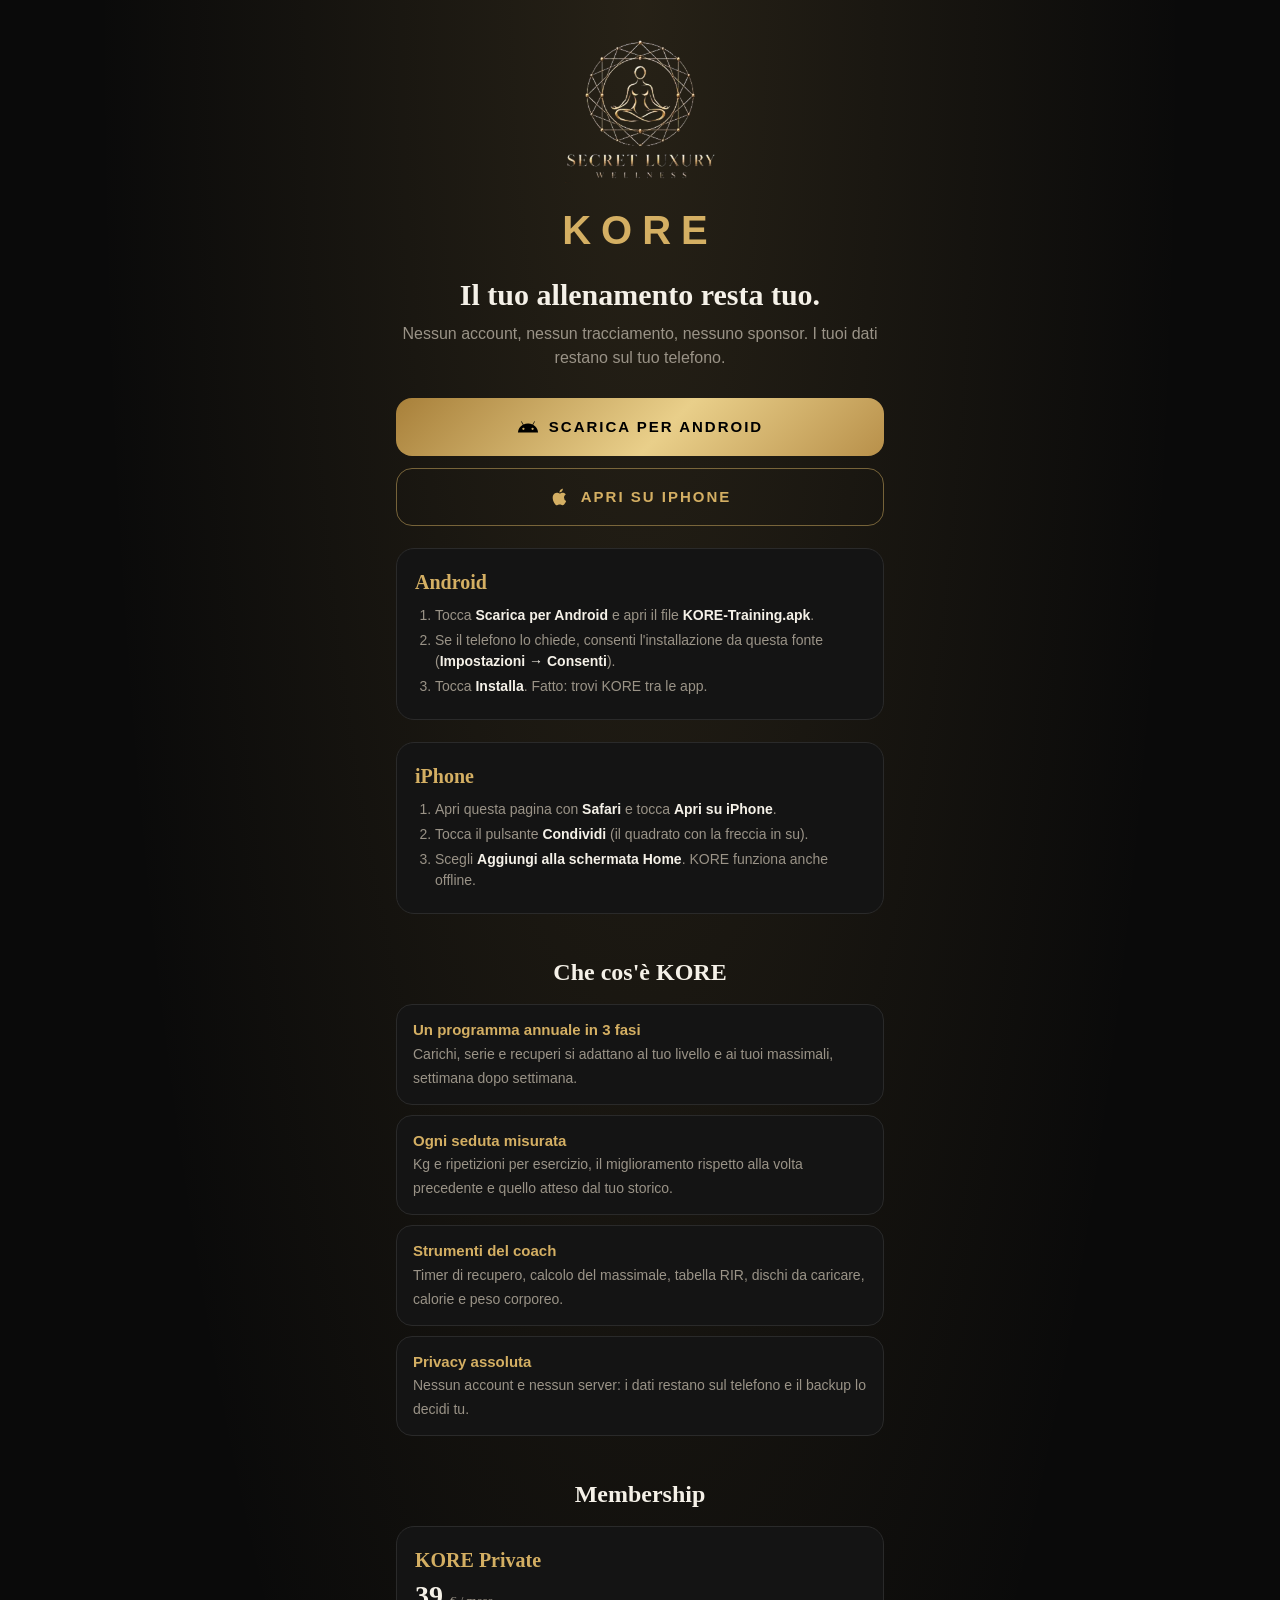
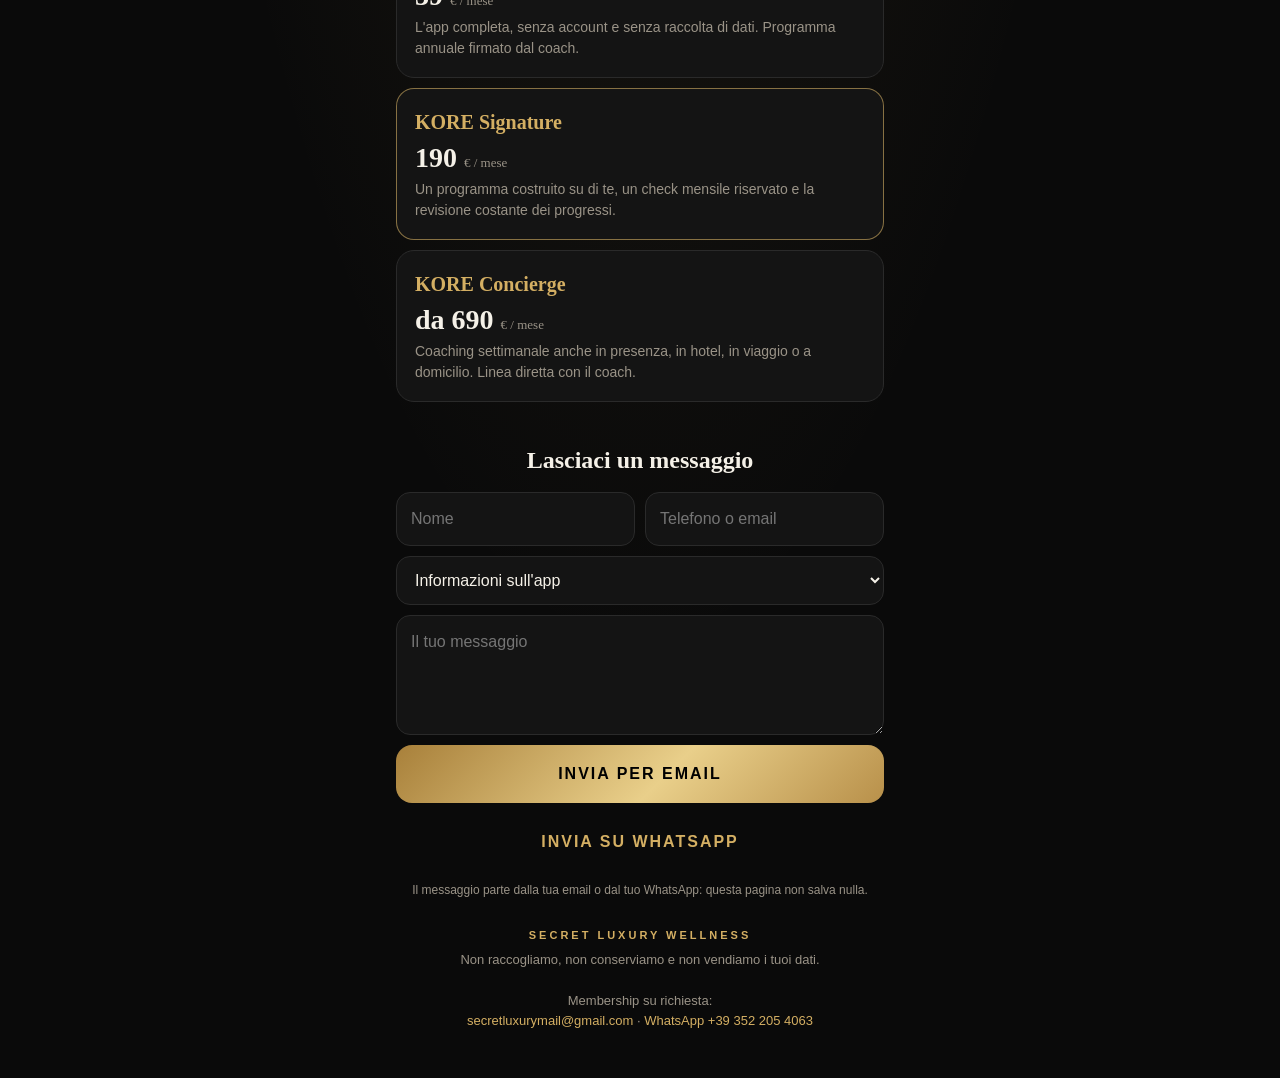
==== ios/wellness/index.html @ a606c865 "Android con tema oro, logo e Membership; pagina Secret Luxury Wellness - Android: tema nero/oro, log" ====
<!doctype html>
<html lang="it">
<head>
<meta charset="utf-8">
<meta name="viewport" content="width=device-width, initial-scale=1, viewport-fit=cover">
<meta name="theme-color" content="#0A0A0A">
<meta name="description" content="Scarica KORE, l'app di allenamento Secret Luxury Wellness: nessun account, nessun dato raccolto.">
<title>KORE · Secret Luxury Wellness</title>
<link rel="icon" type="image/png" href="../icons/icon-192.png">
<link rel="apple-touch-icon" href="../icons/apple-touch-icon.png">
<style>
  :root { --bg:#0A0A0A; --card:#141414; --line:#2A2A2A; --text:#F5F1E8; --muted:#9A9387; --gold:#D4AF63;
    --grad:linear-gradient(135deg,#A8803A,#E9CF8A 55%,#B8904A); --serif:"Bodoni 72",Didot,"Playfair Display",Georgia,serif; }
  * { box-sizing:border-box; margin:0; }
  body { background:var(--bg); color:var(--text); font:16px/1.5 -apple-system,BlinkMacSystemFont,"Segoe UI",Roboto,sans-serif; min-height:100vh;
    background-image:radial-gradient(ellipse at top,rgba(212,175,99,.14),transparent 60%); }
  main { max-width:520px; margin:0 auto; padding:40px 16px 48px; text-align:center; }
  .logo { width:150px; height:auto; }
  .kore { font-weight:900; letter-spacing:10px; font-size:40px; color:var(--gold); margin-top:10px; }
  h1 { font-family:var(--serif); font-weight:700; font-size:30px; line-height:1.15; margin-top:18px; }
  .lead { color:var(--muted); margin-top:10px; }
  .btns { display:grid; gap:12px; margin-top:28px; }
  .btn { display:flex; align-items:center; justify-content:center; gap:10px; min-height:58px; border-radius:16px; font-weight:800;
    letter-spacing:2px; text-transform:uppercase; text-decoration:none; font-size:15px; }
  .btn svg { width:22px; height:22px; }
  .primary { background:var(--grad); color:#000; }
  .secondary { border:1px solid rgba(212,175,99,.5); color:var(--gold); background:transparent; }
  .how { text-align:left; background:var(--card); border:1px solid var(--line); border-radius:18px; padding:18px; margin-top:22px; }
  .how h2 { font-family:var(--serif); color:var(--gold); font-size:20px; margin-bottom:8px; }
  .how ol { padding-left:20px; color:var(--muted); font-size:14px; }
  .how li { margin:4px 0; }
  .how b { color:var(--text); }
  .promise { margin-top:28px; color:var(--muted); font-size:13px; }
  .promise b { color:var(--gold); letter-spacing:3px; font-size:11px; display:block; margin-bottom:6px; }
  .contact { margin-top:22px; font-size:13px; color:var(--muted); }
  .contact a { color:var(--gold); text-decoration:none; }
  .sec { margin-top:40px; text-align:left; }
  .sec > h2 { font-family:var(--serif); font-size:24px; text-align:center; margin-bottom:14px; }
  .feat { display:grid; gap:10px; }
  .feat div { background:var(--card); border:1px solid var(--line); border-radius:16px; padding:14px 16px; }
  .feat b { display:block; color:var(--gold); font-size:15px; }
  .feat span { color:var(--muted); font-size:14px; }
  .tier { background:var(--card); border:1px solid var(--line); border-radius:18px; padding:18px; margin-top:10px; }
  .tier.feat2 { border-color:rgba(212,175,99,.6); }
  .tier h3 { font-family:var(--serif); color:var(--gold); font-size:20px; }
  .tier .p { font-family:var(--serif); font-size:28px; font-weight:700; }
  .tier .p small { font-family:inherit; font-size:13px; color:var(--muted); font-weight:400; }
  .tier p { color:var(--muted); font-size:14px; }
  form { display:grid; gap:10px; }
  input, textarea, select { width:100%; background:var(--card); border:1px solid var(--line); border-radius:14px; color:var(--text);
    font:inherit; padding:14px; }
  textarea { min-height:120px; resize:vertical; }
  input:focus, textarea:focus, select:focus { outline:none; border-color:var(--gold); }
  .row2 { display:grid; grid-template-columns:1fr 1fr; gap:10px; }
  button.btn { border:0; cursor:pointer; width:100%; font:inherit; font-weight:800; }
  .note { color:var(--muted); font-size:12px; text-align:center; }
</style>
</head>
<body>
<main>
  <img class="logo" src="../brand/logo1.png" alt="Secret Luxury Wellness">
  <div class="kore">KORE</div>
  <h1>Il tuo allenamento resta tuo.</h1>
  <p class="lead">Nessun account, nessun tracciamento, nessuno sponsor. I tuoi dati restano sul tuo telefono.</p>

  <div class="btns" id="btns">
    <a class="btn primary" id="android" href="https://github.com/Carlo6666/Gym-training/releases/download/latest/KORE-Training.apk">
      <svg viewBox="0 0 24 24" fill="currentColor"><path d="M17.6 9.48l1.84-3.18a.38.38 0 0 0-.66-.38l-1.86 3.22A11.5 11.5 0 0 0 12 8.12c-1.77 0-3.43.38-4.92 1.02L5.22 5.92a.38.38 0 1 0-.66.38L6.4 9.48A10.8 10.8 0 0 0 1 18h22a10.8 10.8 0 0 0-5.4-8.52zM7 15.25a1.25 1.25 0 1 1 0-2.5 1.25 1.25 0 0 1 0 2.5zm10 0a1.25 1.25 0 1 1 0-2.5 1.25 1.25 0 0 1 0 2.5z"/></svg>
      Scarica per Android</a>
    <a class="btn secondary" id="iphone" href="../">
      <svg viewBox="0 0 24 24" fill="currentColor"><path d="M16.37 12.6c-.02-2.3 1.88-3.4 1.96-3.46-1.07-1.56-2.73-1.78-3.32-1.8-1.41-.14-2.76.83-3.47.83-.72 0-1.82-.81-3-.79a4.43 4.43 0 0 0-3.74 2.28c-1.6 2.77-.41 6.86 1.14 9.1.76 1.1 1.66 2.33 2.84 2.29 1.14-.05 1.57-.74 2.95-.74s1.76.74 2.97.71c1.23-.02 2-1.11 2.75-2.22a9.7 9.7 0 0 0 1.25-2.57 3.97 3.97 0 0 1-2.33-3.63zM14.1 5.86c.63-.77 1.06-1.83.94-2.89-.91.04-2.01.61-2.66 1.37-.58.67-1.1 1.76-.96 2.8 1.01.08 2.05-.52 2.68-1.28z"/></svg>
      Apri su iPhone</a>
  </div>

  <div class="how" id="how-android">
    <h2>Android</h2>
    <ol>
      <li>Tocca <b>Scarica per Android</b> e apri il file <b>KORE-Training.apk</b>.</li>
      <li>Se il telefono lo chiede, consenti l'installazione da questa fonte (<b>Impostazioni → Consenti</b>).</li>
      <li>Tocca <b>Installa</b>. Fatto: trovi KORE tra le app.</li>
    </ol>
  </div>
  <div class="how" id="how-iphone">
    <h2>iPhone</h2>
    <ol>
      <li>Apri questa pagina con <b>Safari</b> e tocca <b>Apri su iPhone</b>.</li>
      <li>Tocca il pulsante <b>Condividi</b> (il quadrato con la freccia in su).</li>
      <li>Scegli <b>Aggiungi alla schermata Home</b>. KORE funziona anche offline.</li>
    </ol>
  </div>

  <section class="sec">
    <h2>Che cos'è KORE</h2>
    <div class="feat">
      <div><b>Un programma annuale in 3 fasi</b><span>Carichi, serie e recuperi si adattano al tuo livello e ai tuoi massimali, settimana dopo settimana.</span></div>
      <div><b>Ogni seduta misurata</b><span>Kg e ripetizioni per esercizio, il miglioramento rispetto alla volta precedente e quello atteso dal tuo storico.</span></div>
      <div><b>Strumenti del coach</b><span>Timer di recupero, calcolo del massimale, tabella RIR, dischi da caricare, calorie e peso corporeo.</span></div>
      <div><b>Privacy assoluta</b><span>Nessun account e nessun server: i dati restano sul telefono e il backup lo decidi tu.</span></div>
    </div>
  </section>

  <section class="sec">
    <h2>Membership</h2>
    <div class="tier"><h3>KORE Private</h3><div class="p">39 <small>€ / mese</small></div><p>L'app completa, senza account e senza raccolta di dati. Programma annuale firmato dal coach.</p></div>
    <div class="tier feat2"><h3>KORE Signature</h3><div class="p">190 <small>€ / mese</small></div><p>Un programma costruito su di te, un check mensile riservato e la revisione costante dei progressi.</p></div>
    <div class="tier"><h3>KORE Concierge</h3><div class="p">da 690 <small>€ / mese</small></div><p>Coaching settimanale anche in presenza, in hotel, in viaggio o a domicilio. Linea diretta con il coach.</p></div>
  </section>

  <section class="sec" id="messaggio">
    <h2>Lasciaci un messaggio</h2>
    <form id="msg">
      <div class="row2"><input name="nome" placeholder="Nome" autocomplete="name" required><input name="recapito" placeholder="Telefono o email" required></div>
      <select name="tema">
        <option>Informazioni sull'app</option><option>KORE Private</option><option>KORE Signature</option><option>KORE Concierge</option><option>Altro</option>
      </select>
      <textarea name="testo" placeholder="Il tuo messaggio" required></textarea>
      <button class="btn primary" type="submit" data-via="mail">Invia per email</button>
      <button class="btn secondary" type="submit" data-via="wa">Invia su WhatsApp</button>
      <p class="note">Il messaggio parte dalla tua email o dal tuo WhatsApp: questa pagina non salva nulla.</p>
    </form>
  </section>

  <p class="promise"><b>SECRET LUXURY WELLNESS</b>Non raccogliamo, non conserviamo e non vendiamo i tuoi dati.</p>
  <p class="contact">Membership su richiesta:<br>
    <a href="mailto:secretluxurymail@gmail.com?subject=Richiesta%20Secret%20Luxury%20Wellness">secretluxurymail@gmail.com</a> ·
    <a href="https://wa.me/393522054063">WhatsApp +39 352 205 4063</a></p>
</main>
<script>
  // Mostra per primo il pulsante giusto per il telefono di chi visita
  var ua = navigator.userAgent, ios = /iPhone|iPad|iPod/.test(ua) || (ua.includes('Mac') && 'ontouchend' in document);
  if (ios) {
    var b = document.getElementById('btns'), i = document.getElementById('iphone'), a = document.getElementById('android');
    i.className = 'btn primary'; a.className = 'btn secondary'; b.insertBefore(i, a);
    var h = document.getElementById('how-iphone'); h.parentNode.insertBefore(h, document.getElementById('how-android'));
  }
  var via = 'mail';
  document.querySelectorAll('#msg button').forEach(function (b) { b.addEventListener('click', function () { via = b.dataset.via; }); });
  document.getElementById('msg').addEventListener('submit', function (e) {
    e.preventDefault();
    var f = e.target, body = f.testo.value + '\n\n' + f.nome.value + ' · ' + f.recapito.value;
    var subject = 'Secret Luxury Wellness · ' + f.tema.value;
    location.href = via === 'wa'
      ? 'https://wa.me/393522054063?text=' + encodeURIComponent(subject + '\n\n' + body)
      : 'mailto:secretluxurymail@gmail.com?subject=' + encodeURIComponent(subject) + '&body=' + encodeURIComponent(body);
  });
</script>
</body>
</html>
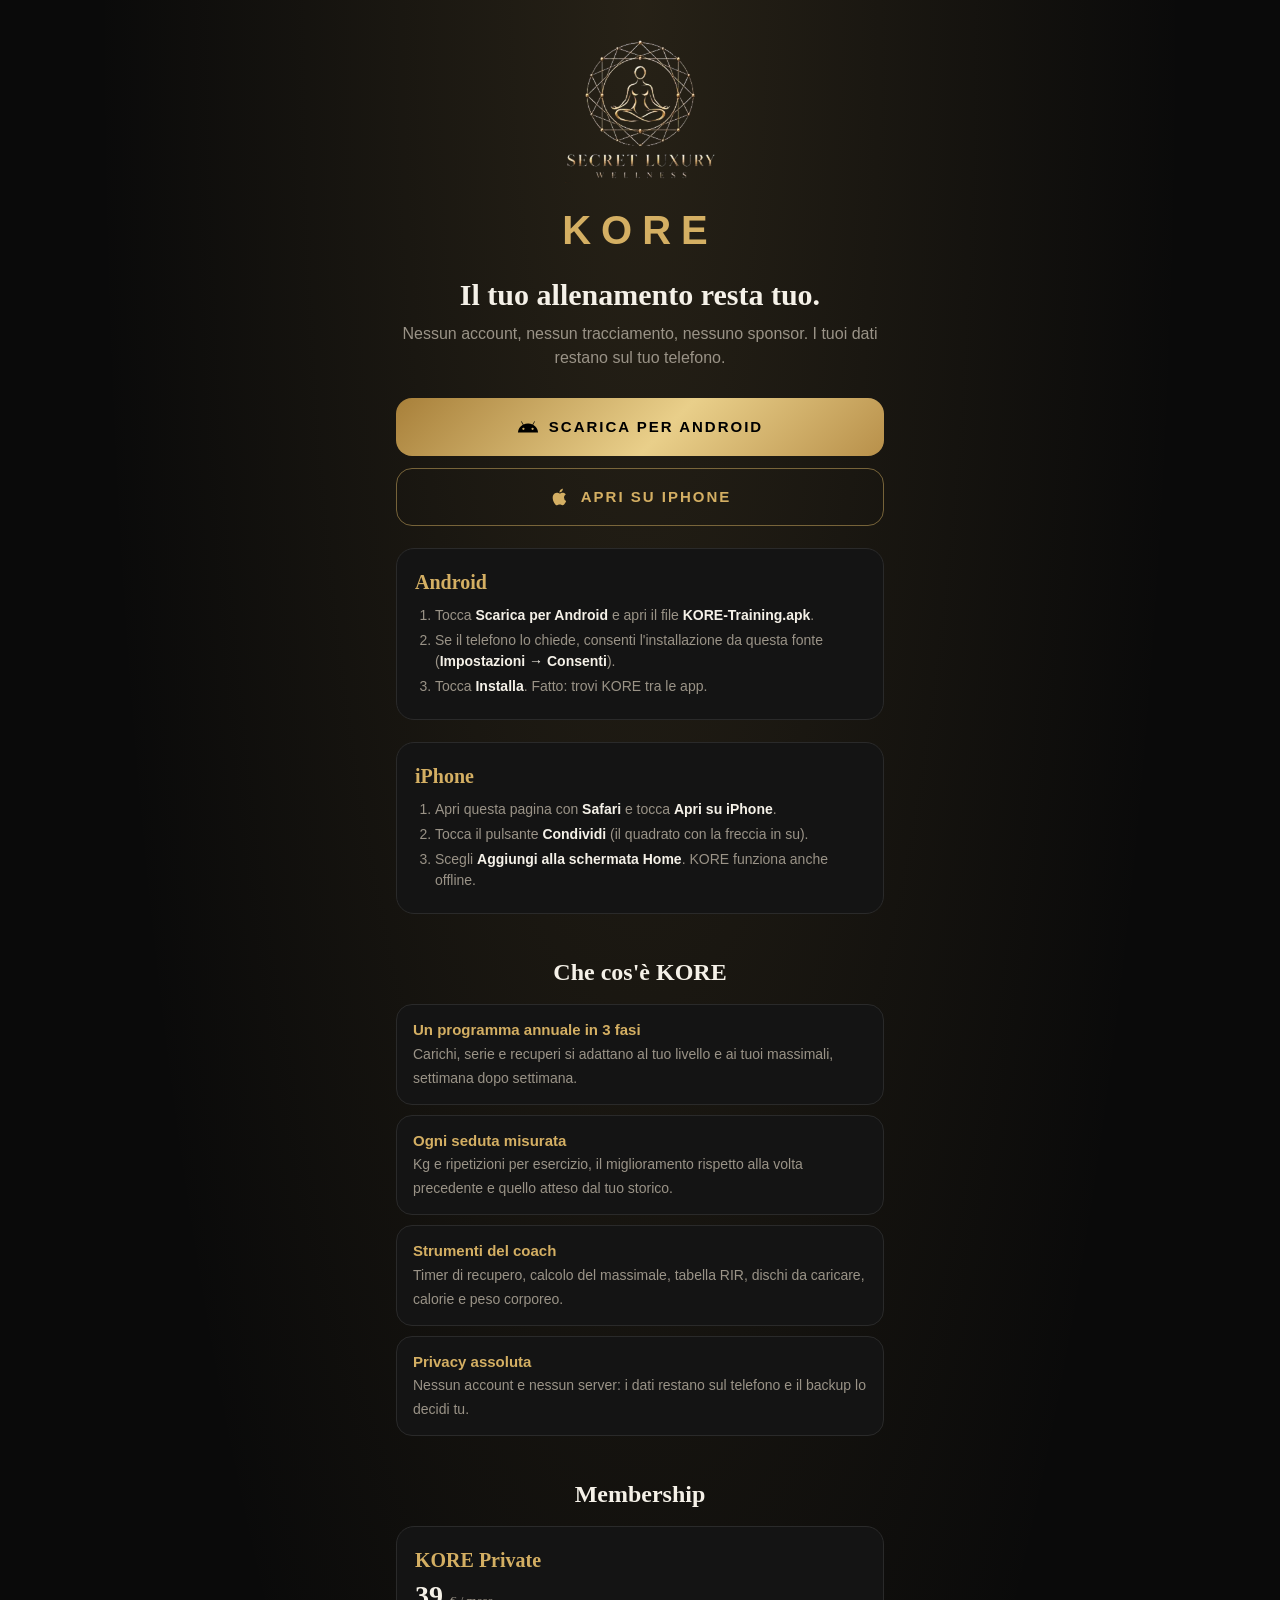
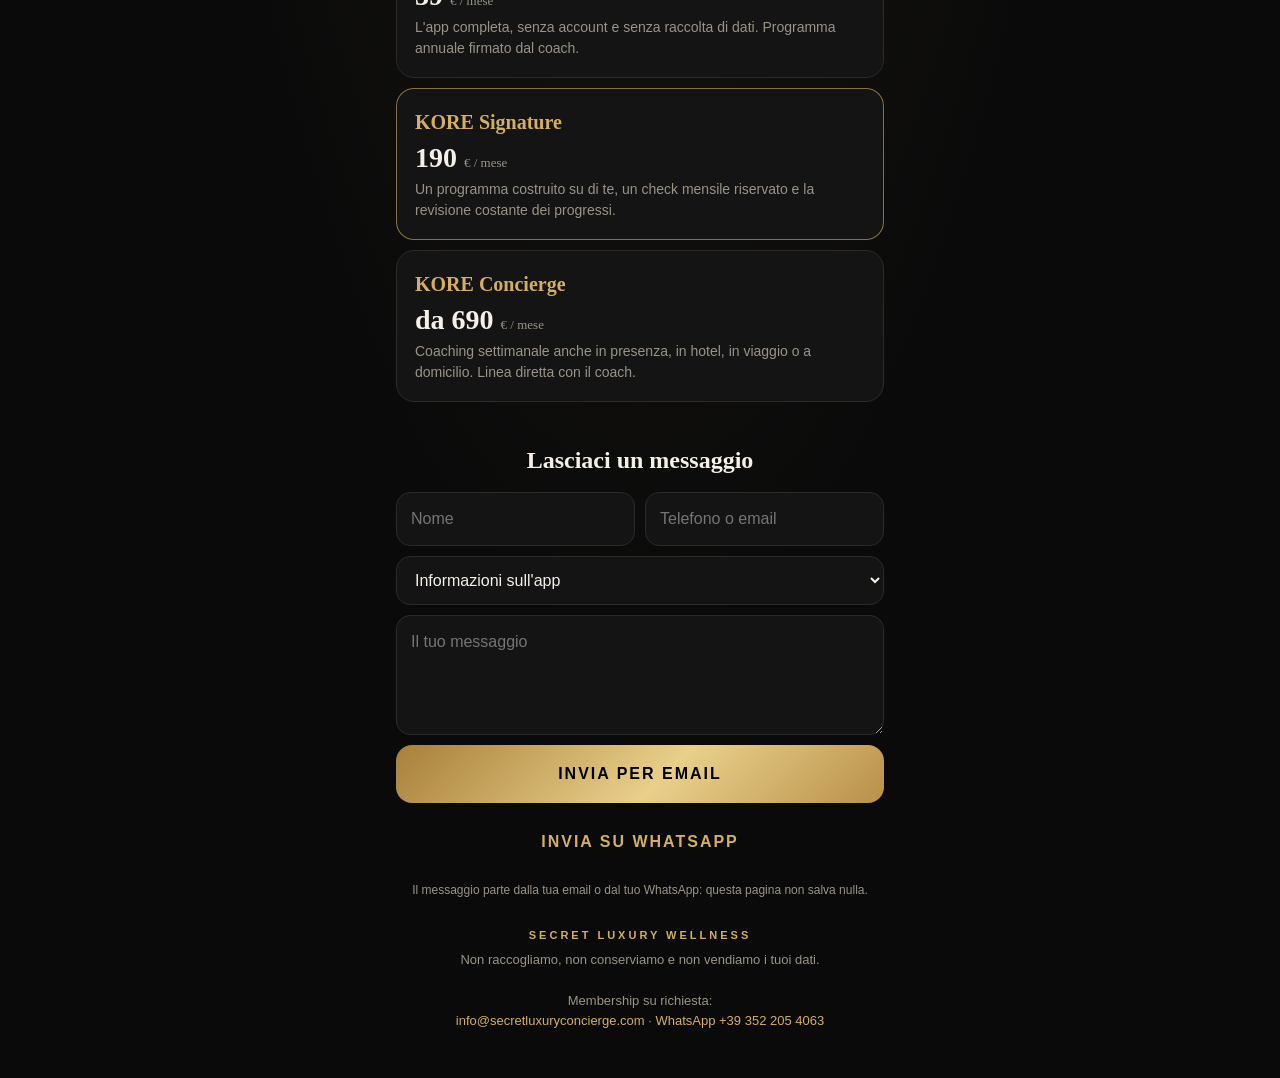
==== commit 007d58ed: "Email Secret Luxury Wellness: info@secretluxuryconcierge.com Co-Authored-By: Claude Opus 5.5 <norepl" ====
--- a/ios/wellness/index.html
+++ b/ios/wellness/index.html
@@ -122,7 +122,7 @@
 
   <p class="promise"><b>SECRET LUXURY WELLNESS</b>Non raccogliamo, non conserviamo e non vendiamo i tuoi dati.</p>
   <p class="contact">Membership su richiesta:<br>
-    <a href="mailto:secretluxurymail@gmail.com?subject=Richiesta%20Secret%20Luxury%20Wellness">secretluxurymail@gmail.com</a> ·
+    <a href="mailto:info@secretluxuryconcierge.com?subject=Richiesta%20Secret%20Luxury%20Wellness">info@secretluxuryconcierge.com</a> ·
     <a href="https://wa.me/393522054063">WhatsApp +39 352 205 4063</a></p>
 </main>
 <script>
@@ -141,7 +141,7 @@
     var subject = 'Secret Luxury Wellness · ' + f.tema.value;
     location.href = via === 'wa'
       ? 'https://wa.me/393522054063?text=' + encodeURIComponent(subject + '\n\n' + body)
-      : 'mailto:secretluxurymail@gmail.com?subject=' + encodeURIComponent(subject) + '&body=' + encodeURIComponent(body);
+      : 'mailto:info@secretluxuryconcierge.com?subject=' + encodeURIComponent(subject) + '&body=' + encodeURIComponent(body);
   });
 </script>
 </body>
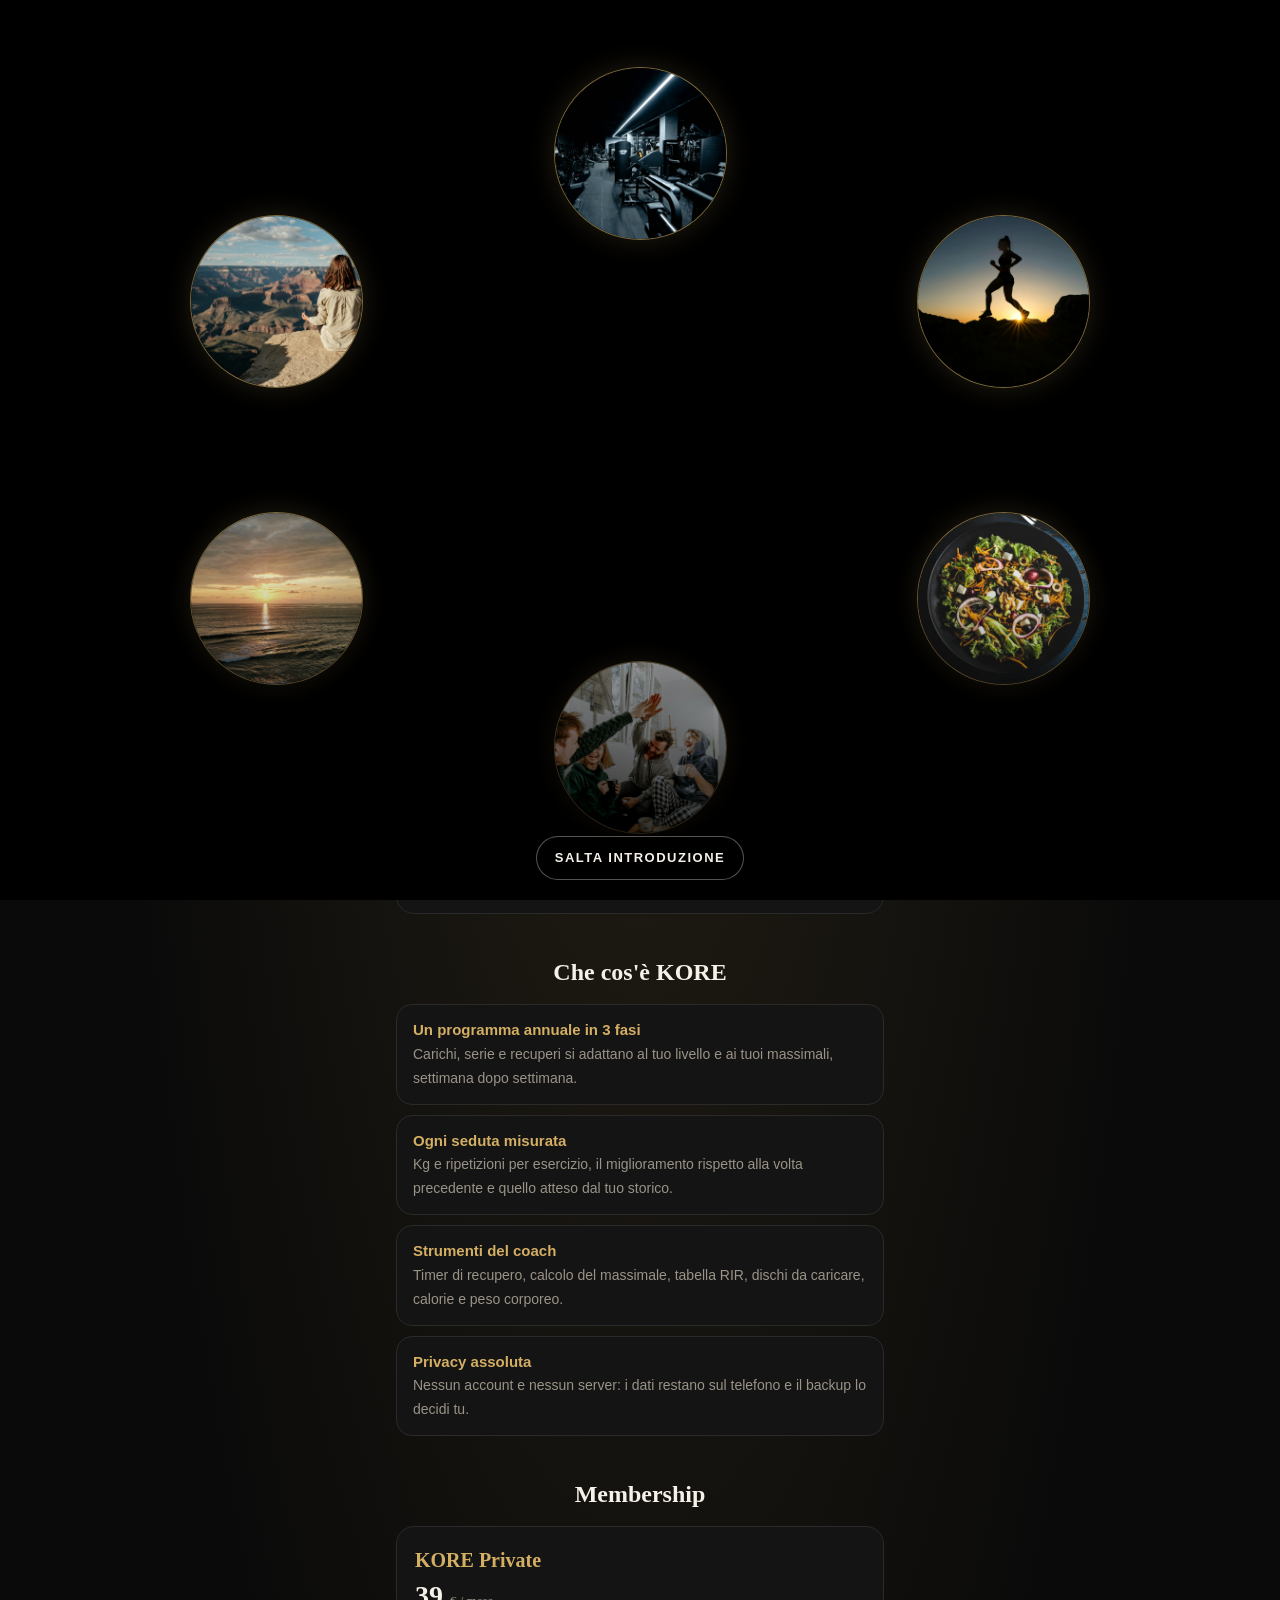
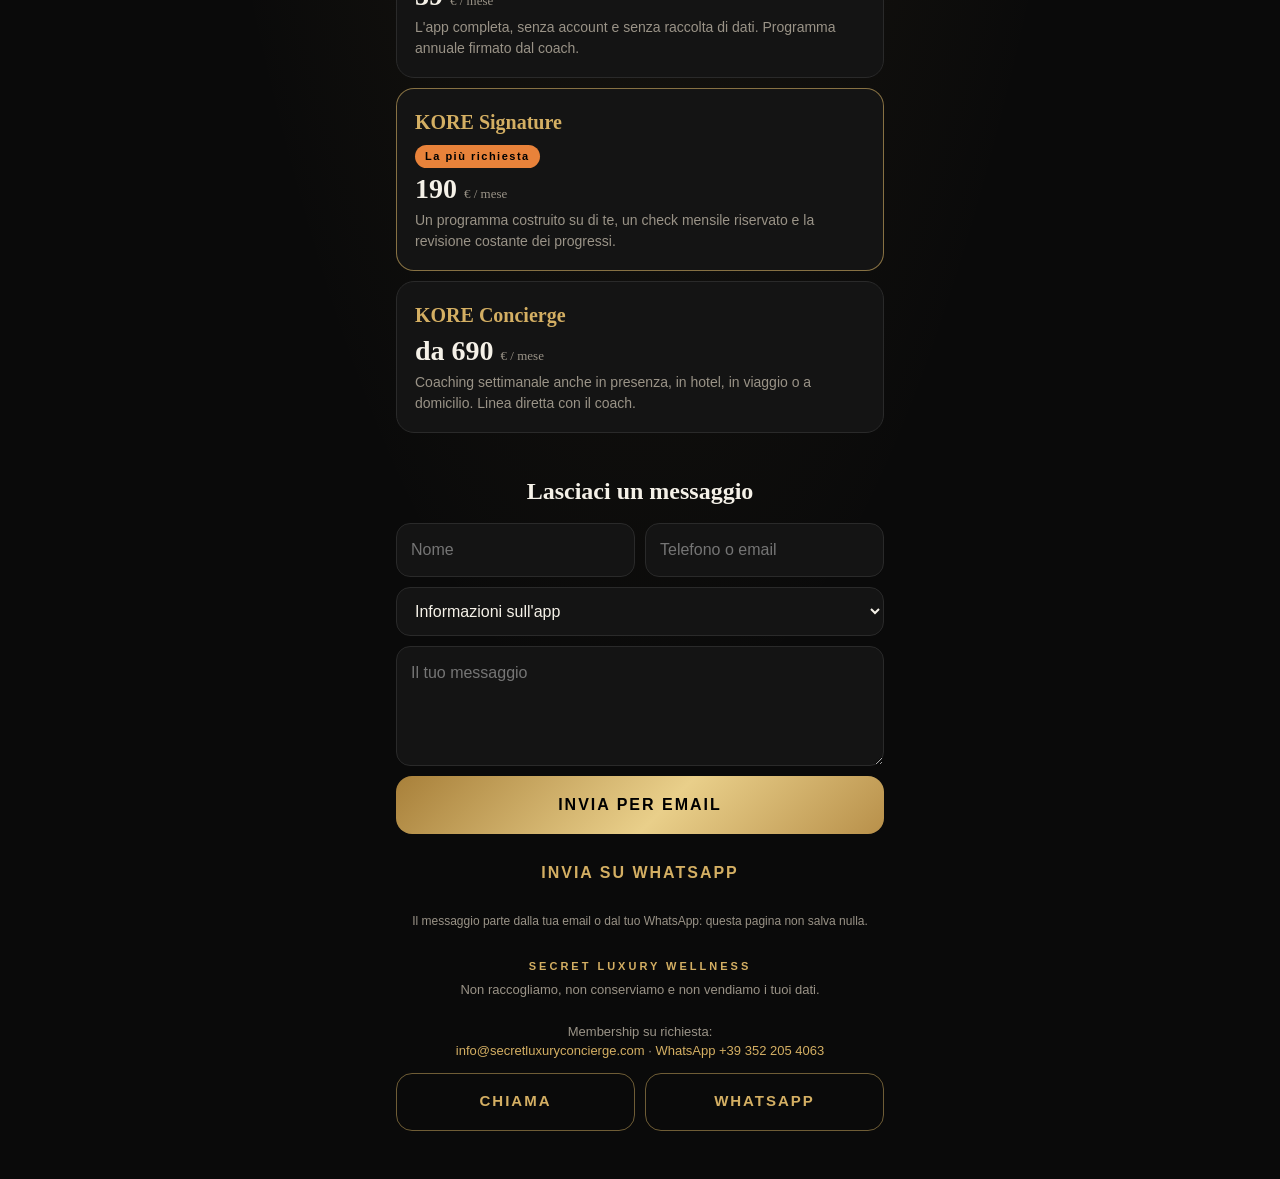
==== commit ae9d142b: "Wellness: intro di apertura con sei immagini, fili oro, logo e Lora - Sei immagini su nero, fili oro" ====
--- a/ios/wellness/index.html
+++ b/ios/wellness/index.html
@@ -9,7 +9,7 @@
 <link rel="icon" type="image/png" href="../icons/icon-192.png">
 <link rel="apple-touch-icon" href="../icons/apple-touch-icon.png">
 <style>
-  :root { --bg:#0A0A0A; --card:#141414; --line:#2A2A2A; --text:#F5F1E8; --muted:#9A9387; --gold:#D4AF63;
+  :root { --bg:#0A0A0A; --card:#141414; --line:#2A2A2A; --text:#F5F1E8; --muted:#9A9387; --gold:#D4AF63; --orange:#E8823A;
     --grad:linear-gradient(135deg,#A8803A,#E9CF8A 55%,#B8904A); --serif:"Bodoni 72",Didot,"Playfair Display",Georgia,serif; }
   * { box-sizing:border-box; margin:0; }
   body { background:var(--bg); color:var(--text); font:16px/1.5 -apple-system,BlinkMacSystemFont,"Segoe UI",Roboto,sans-serif; min-height:100vh;
@@ -54,10 +54,60 @@
   .row2 { display:grid; grid-template-columns:1fr 1fr; gap:10px; }
   button.btn { border:0; cursor:pointer; width:100%; font:inherit; font-weight:800; }
   .note { color:var(--muted); font-size:12px; text-align:center; }
+  /* ---------- intro di apertura */
+  html.intro-lock, html.intro-lock body { overflow:hidden; }
+  .intro { position:fixed; inset:0; z-index:50; background:#000; overflow:hidden; transition:opacity .7s ease, visibility .7s; --halo:0; }
+  .intro.intro-out { opacity:0; visibility:hidden; }
+  .intro-img { position:absolute; border-radius:50%; overflow:hidden; opacity:0; will-change:transform,opacity;
+    box-shadow:0 0 0 1px rgba(212,175,99,.55), 0 0 28px rgba(212,175,99,.18); background:#111; }
+  .intro-img img { width:100%; height:100%; object-fit:cover; display:block; filter:saturate(.85) contrast(1.05); }
+  .intro-threads, .intro-particles { position:absolute; inset:0; width:100%; height:100%; pointer-events:none; }
+  .intro-logo { position:absolute; left:50%; top:50%; width:min(46vw,250px); opacity:0; transform:translate(-50%,-50%);
+    filter:drop-shadow(0 0 calc(var(--halo) * 24px) rgba(212,175,99,.55)); will-change:transform,opacity; }
+  .intro-lora { position:absolute; inset:0; width:100%; height:100%; object-fit:cover; opacity:0; background:#000; }
+  .intro-shade { position:absolute; inset:auto 0 0 0; height:42%; background:linear-gradient(transparent,rgba(0,0,0,.85)); pointer-events:none; }
+  .intro-line { position:absolute; left:0; right:0; bottom:calc(84px + env(safe-area-inset-bottom)); padding:0 24px; text-align:center; opacity:0;
+    font-family:var(--serif); font-size:clamp(24px,6.4vw,40px); line-height:1.15; color:var(--text); text-shadow:0 2px 18px #000; }
+  .intro-line small { display:block; margin-top:8px; font-family:-apple-system,BlinkMacSystemFont,"Segoe UI",Roboto,sans-serif; font-size:11px;
+    letter-spacing:4px; color:var(--gold); }
+  .intro-ui { position:absolute; left:0; right:0; bottom:calc(20px + env(safe-area-inset-bottom)); display:flex; gap:10px; justify-content:center; padding:0 16px; }
+  .intro-ui button { min-height:44px; padding:0 18px; border-radius:999px; font:inherit; font-size:13px; font-weight:700; letter-spacing:1.5px;
+    text-transform:uppercase; cursor:pointer; }
+  .intro-skip { background:rgba(0,0,0,.45); color:var(--text); border:1px solid rgba(245,241,232,.35); }
+  .intro-listen { background:var(--grad); color:#000; border:0; }
+  @media (prefers-reduced-motion: reduce) { .intro { transition:none; } }
+  /* ---------- filigrana e accenti */
+  body::before { content:""; position:fixed; left:50%; top:52%; width:min(120vw,760px); aspect-ratio:1; transform:translate(-50%,-50%);
+    background:url(intro/logo-wellness.png) center/contain no-repeat; opacity:.045; pointer-events:none; z-index:-1; }
+  .accent { color:var(--orange); }
+  .tier .tag { display:inline-block; margin-top:8px; padding:3px 10px; border-radius:999px; font-size:11px; font-weight:800; letter-spacing:1.5px;
+    color:#000; background:var(--orange); }
+  .call { display:grid; grid-template-columns:1fr 1fr; gap:10px; margin-top:12px; }
 </style>
 </head>
 <body>
-<main>
+<div class="intro" id="intro" role="dialog" aria-label="Introduzione Secret Luxury Wellness">
+  <div class="intro-img"><img src="intro/1-palestra.jpg" alt="" decoding="async"></div>
+  <div class="intro-img"><img src="intro/2-corsa.jpg" alt="" decoding="async"></div>
+  <div class="intro-img"><img src="intro/3-cibo.jpg" alt="" decoding="async"></div>
+  <div class="intro-img"><img src="intro/4-amici.jpg" alt="" decoding="async"></div>
+  <div class="intro-img"><img src="intro/5-mare.jpg" alt="" decoding="async"></div>
+  <div class="intro-img"><img src="intro/6-quiete.jpg" alt="" decoding="async"></div>
+  <video class="intro-lora" playsinline preload="auto" poster="" aria-label="Lora presenta KORE">
+    <source src="intro/lora-presentazione.mp4" type="video/mp4">
+  </video>
+  <div class="intro-shade"></div>
+  <svg class="intro-threads" aria-hidden="true"></svg>
+  <img class="intro-logo" src="intro/logo-wellness.png" alt="Secret Luxury Wellness">
+  <canvas class="intro-particles" aria-hidden="true"></canvas>
+  <p class="intro-line">Il tuo allenamento resta tuo.<small>LORA · SECRET LUXURY WELLNESS</small></p>
+  <div class="intro-ui">
+    <button type="button" class="intro-listen" hidden>&#9654; Ascolta Lora</button>
+    <button type="button" class="intro-skip">Salta introduzione</button>
+  </div>
+</div>
+<script>document.documentElement.classList.add('intro-lock');</script>
+<main id="top" tabindex="-1">
   <img class="logo" src="../brand/logo1.png" alt="Secret Luxury Wellness">
   <div class="kore">KORE</div>
   <h1>Il tuo allenamento resta tuo.</h1>
@@ -102,7 +152,7 @@
   <section class="sec">
     <h2>Membership</h2>
     <div class="tier"><h3>KORE Private</h3><div class="p">39 <small>€ / mese</small></div><p>L'app completa, senza account e senza raccolta di dati. Programma annuale firmato dal coach.</p></div>
-    <div class="tier feat2"><h3>KORE Signature</h3><div class="p">190 <small>€ / mese</small></div><p>Un programma costruito su di te, un check mensile riservato e la revisione costante dei progressi.</p></div>
+    <div class="tier feat2"><h3>KORE Signature</h3><span class="tag">La più richiesta</span><div class="p">190 <small>€ / mese</small></div><p>Un programma costruito su di te, un check mensile riservato e la revisione costante dei progressi.</p></div>
     <div class="tier"><h3>KORE Concierge</h3><div class="p">da 690 <small>€ / mese</small></div><p>Coaching settimanale anche in presenza, in hotel, in viaggio o a domicilio. Linea diretta con il coach.</p></div>
   </section>
 
@@ -124,6 +174,7 @@
   <p class="contact">Membership su richiesta:<br>
     <a href="mailto:info@secretluxuryconcierge.com?subject=Richiesta%20Secret%20Luxury%20Wellness">info@secretluxuryconcierge.com</a> ·
     <a href="https://wa.me/393522054063">WhatsApp +39 352 205 4063</a></p>
+  <div class="call"><a class="btn secondary" href="tel:+393522054063">Chiama</a><a class="btn secondary" href="https://wa.me/393522054063">WhatsApp</a></div>
 </main>
 <script>
   // Mostra per primo il pulsante giusto per il telefono di chi visita
@@ -144,5 +195,6 @@
       : 'mailto:info@secretluxuryconcierge.com?subject=' + encodeURIComponent(subject) + '&body=' + encodeURIComponent(body);
   });
 </script>
+<script src="intro.js"></script>
 </body>
 </html>
